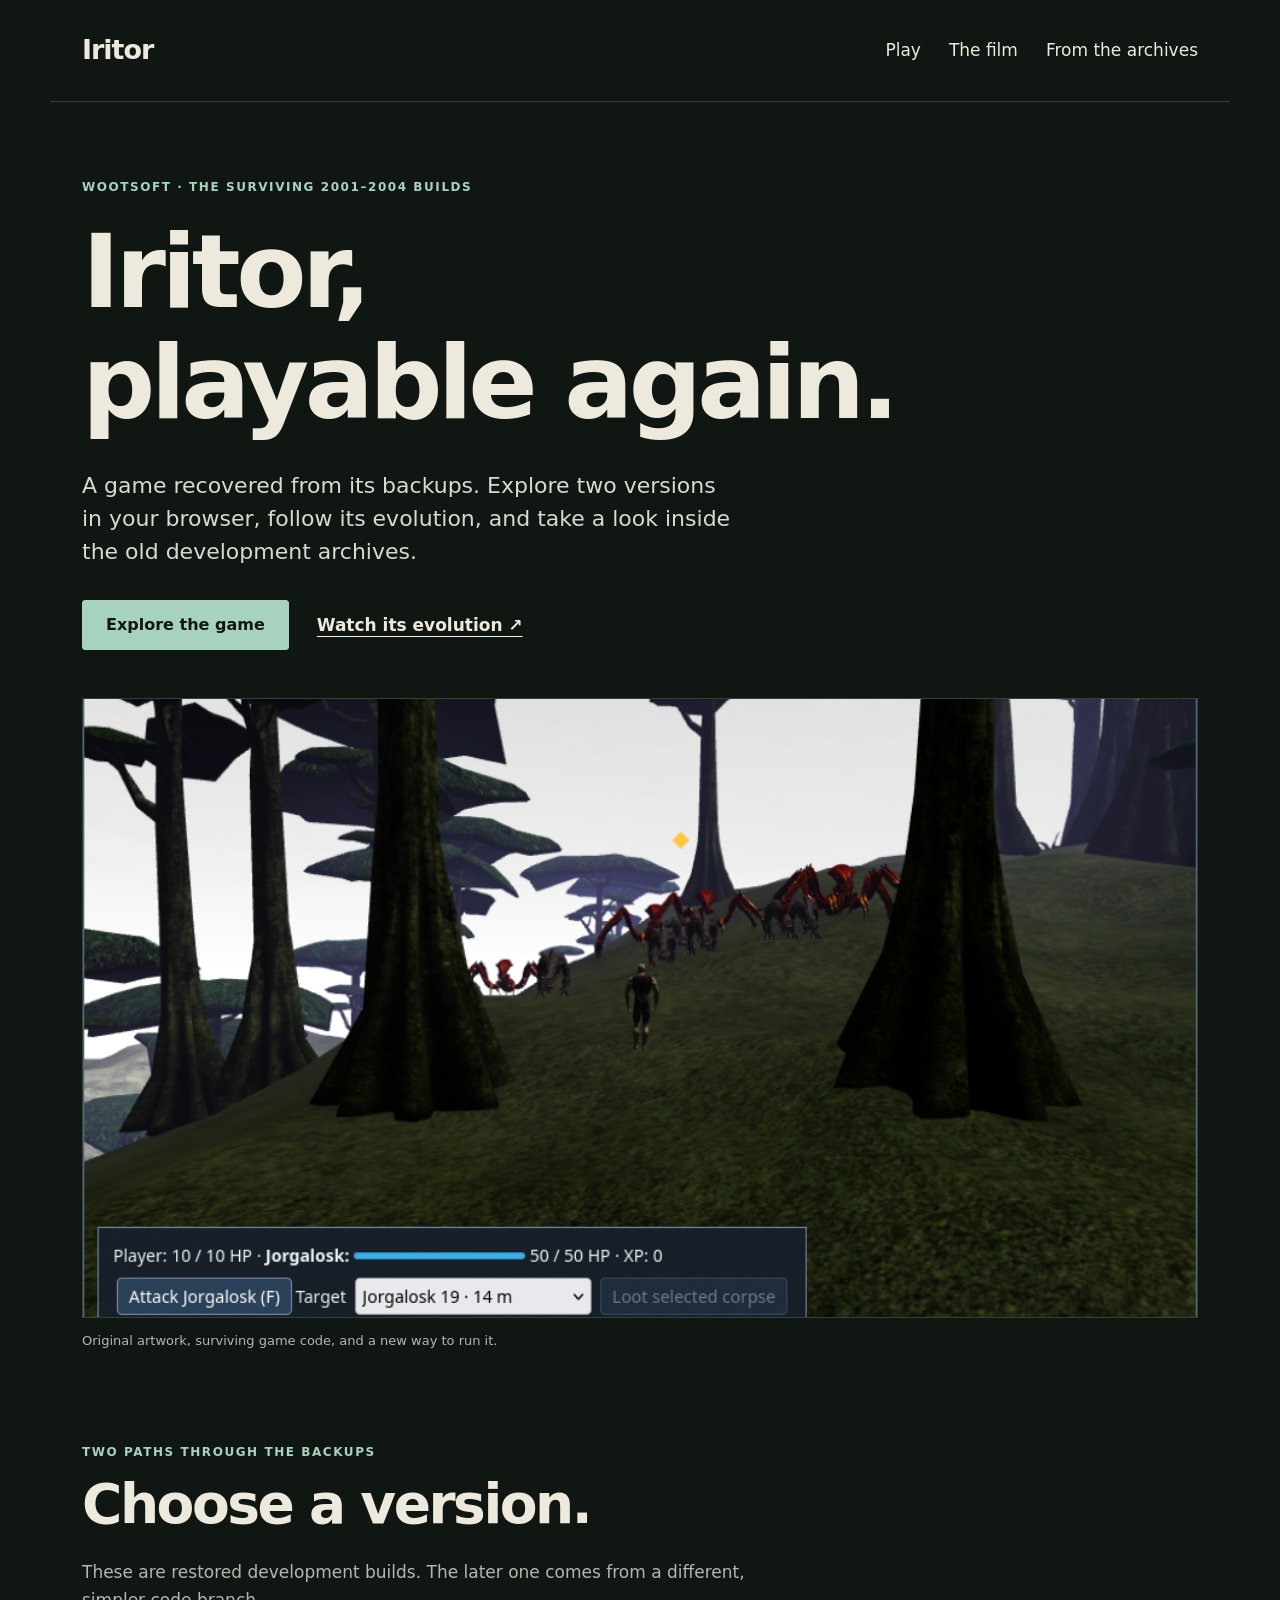
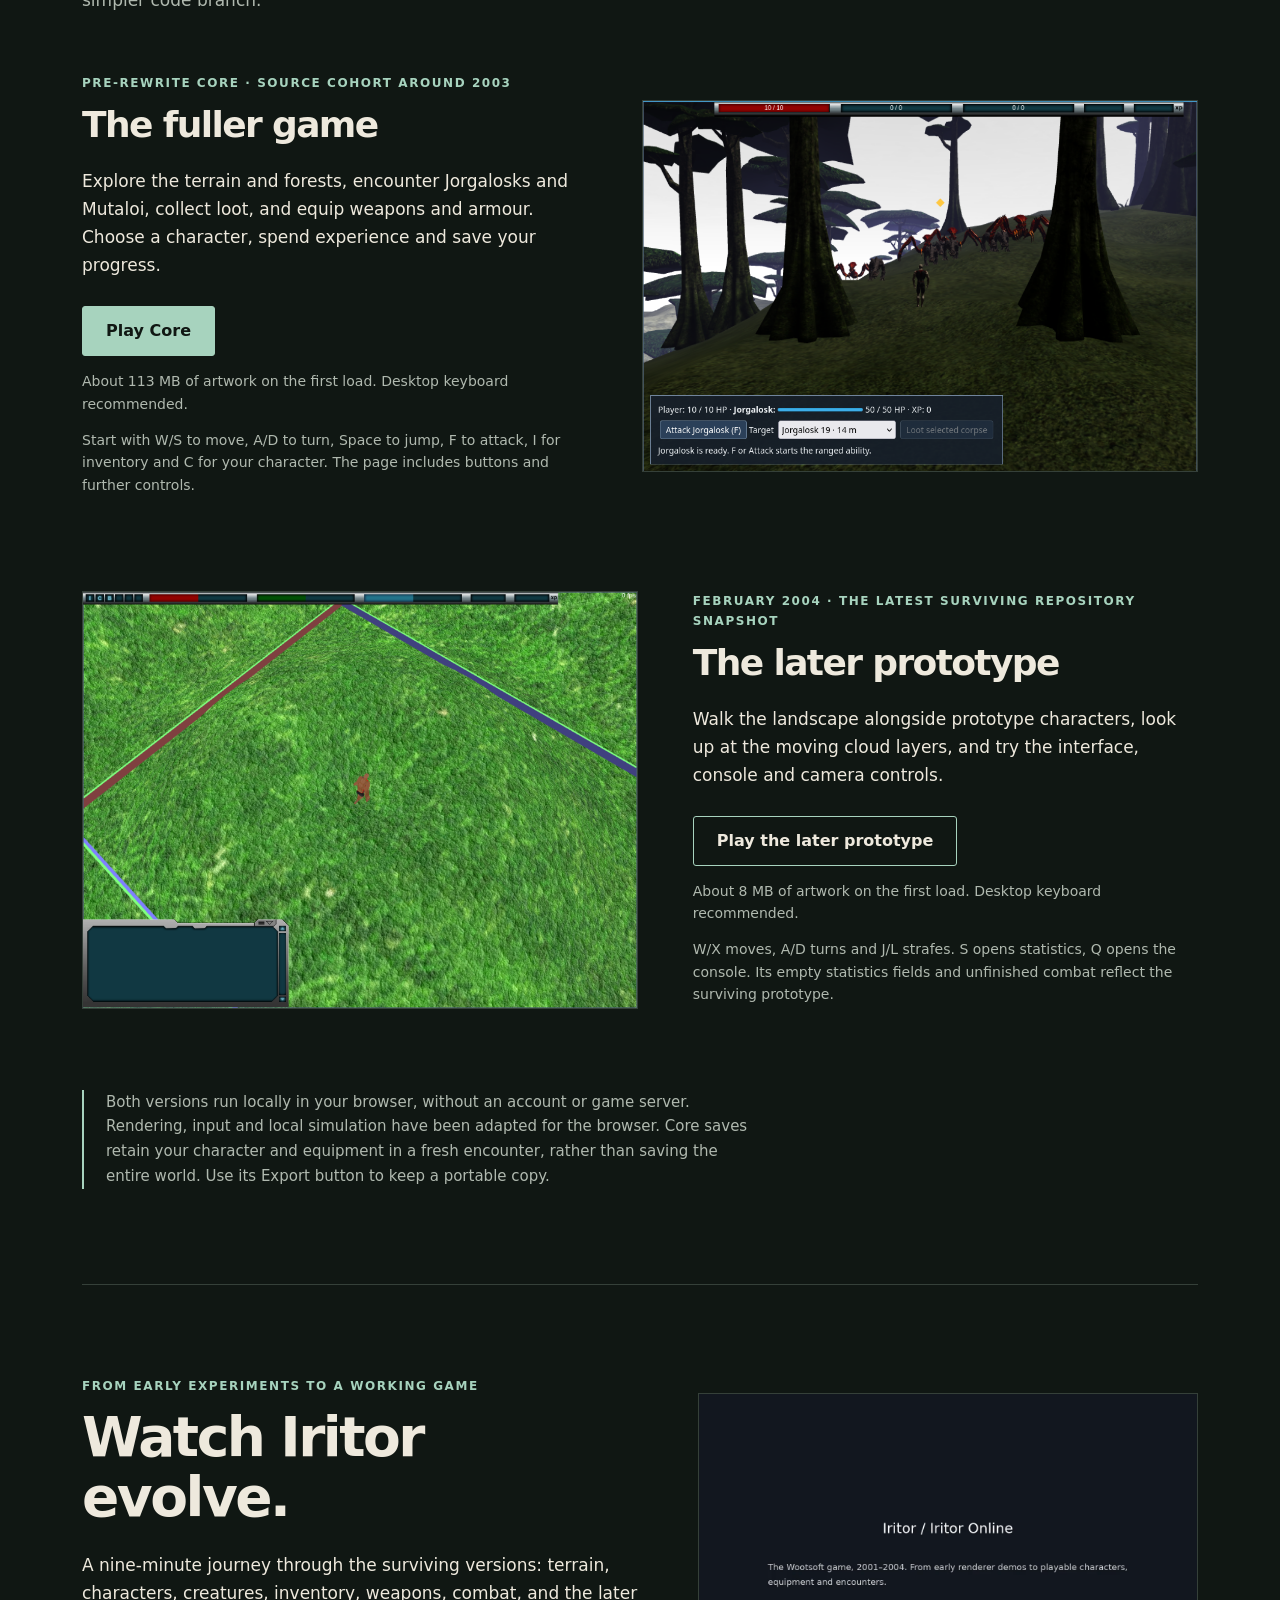
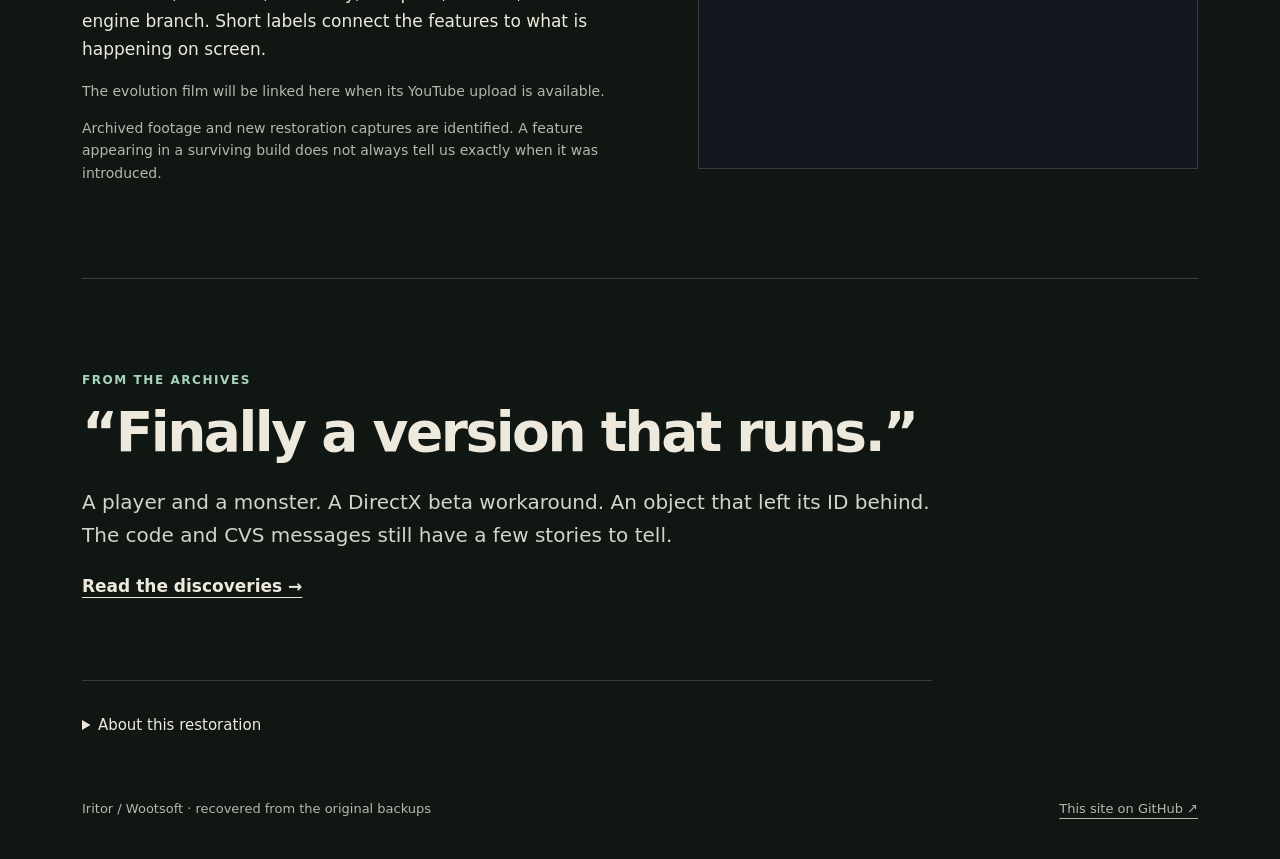
==== index.html @ 0c42de2d "Publish the recovered Iritor browser editions and archive discoveries" ====
<!doctype html>
<html lang="en">
<head>
  <meta charset="utf-8"><meta name="viewport" content="width=device-width,initial-scale=1">
  <title>Iritor — playable again</title>
  <meta name="description" content="Explore two recovered versions of Wootsoft's Iritor, watch its evolution and discover stories from the original code archives.">
  <link rel="stylesheet" href="style.css">
</head>
<body>
<header><a class="wordmark" href="./">Iritor</a><nav aria-label="Main"><a href="#play">Play</a><a href="#film">The film</a><a href="archives.html">From the archives</a></nav></header>
<main>
  <section class="intro">
    <p class="eyebrow">Wootsoft · the surviving 2001–2004 builds</p>
    <h1>Iritor,<br>playable again.</h1>
    <p class="lead">A game recovered from its backups. Explore two versions in your browser, follow its evolution, and take a look inside the old development archives.</p>
    <div class="actions"><a class="button" href="#play">Explore the game</a><a class="text-link" href="#film">Watch its evolution ↗</a></div>
    <figure class="hero"><img src="images/core.png" alt="The restored Iritor landscape, with its original character and creatures" width="900" height="600"><figcaption>Original artwork, surviving game code, and a new way to run it.</figcaption></figure>
  </section>
  <section id="play" class="section">
    <div class="section-heading"><p class="eyebrow">Two paths through the backups</p><h2>Choose a version.</h2><p>These are restored development builds. The later one comes from a different, simpler code branch.</p></div>
    <article class="edition">
      <div><p class="eyebrow">Pre-rewrite Core · source cohort around 2003</p><h3>The fuller game</h3><p>Explore the terrain and forests, encounter Jorgalosks and Mutaloi, collect loot, and equip weapons and armour. Choose a character, spend experience and save your progress.</p><a class="button" href="play/core/">Play Core</a><p class="small" id="core-size">Desktop keyboard recommended. The first load downloads the game artwork.</p><p class="small">Start with W/S to move, A/D to turn, Space to jump, F to attack, I for inventory and C for your character. The page includes buttons and further controls.</p></div>
      <figure><img src="images/core.png" alt="A character exploring the Core landscape" width="900" height="600" loading="lazy"></figure>
    </article>
    <article class="edition alternate">
      <div><p class="eyebrow">February 2004 · the latest surviving repository snapshot</p><h3>The later prototype</h3><p>Walk the landscape alongside prototype characters, look up at the moving cloud layers, and try the interface, console and camera controls.</p><a class="button secondary" href="play/late/">Play the later prototype</a><p class="small" id="late-size">A smaller download. Desktop keyboard recommended.</p><p class="small">W/X moves, A/D turns and J/L strafes. S opens statistics, Q opens the console. Its empty statistics fields and unfinished combat reflect the surviving prototype.</p></div>
      <figure><img src="images/late.png" alt="The later Iritor prototype with its landscape and moving characters" width="1024" height="768" loading="lazy"></figure>
    </article>
    <p class="note">Both versions run locally in your browser, without an account or game server. Rendering, input and local simulation have been adapted for the browser. Core saves retain your character and equipment in a fresh encounter, rather than saving the entire world. Use its Export button to keep a portable copy.</p>
  </section>
  <section id="film" class="section film">
    <div><p class="eyebrow">From early experiments to a working game</p><h2>Watch Iritor evolve.</h2><p>A nine-minute journey through the surviving versions: terrain, characters, creatures, inventory, weapons, combat, and the later engine branch. Short labels connect the features to what is happening on screen.</p><a id="video-link" class="button" hidden>Watch on YouTube ↗</a><p id="video-pending" class="small">The evolution film will be linked here when its YouTube upload is available.</p><p class="small">Archived footage and new restoration captures are identified. A feature appearing in a surviving build does not always tell us exactly when it was introduced.</p></div>
    <img src="images/film.png" alt="A preview of the Iritor evolution film" width="1280" height="960" loading="lazy">
  </section>
  <section class="section archive-teaser"><p class="eyebrow">From the archives</p><h2>“Finally a version that runs.”</h2><p>A player and a monster. A DirectX beta workaround. An object that left its ID behind. The code and CVS messages still have a few stories to tell.</p><a class="text-link" href="archives.html">Read the discoveries →</a></section>
  <details class="restoration"><summary>About this restoration</summary><p>Iritor was developed at Wootsoft. These backups preserve development work from 2001–2004. This project brings selected builds back to life, documents their history and keeps their original artwork and behaviour where possible.</p><p>The Core source/art pairing is not dated precisely. The February 2004 snapshot marks the end of the preserved repository, rather than a confirmed date for the company's closure. The film distinguishes source dates, original footage and later compatibility work.</p><p>These browser editions are representative single-player restorations. Core's native item transactions, some character options, sound, scenery collision and further rendering effects remain incomplete. No new combat or statistics system has been invented for the unfinished later branch.</p></details>
</main>
<footer><span>Iritor / Wootsoft · recovered from the original backups</span><a href="https://github.com/floitsch/iritor-playable">This site on GitHub ↗</a></footer>
<script src="site.js"></script>
</body></html>
---- style.css ----
:root{color-scheme:dark;--bg:#101713;--ink:#eee9dd;--muted:#b0b9af;--accent:#a7d3be;--line:#354039;--paper:#17211b}*{box-sizing:border-box}html{scroll-behavior:smooth;scroll-padding-top:30px}body{margin:0;background:var(--bg);color:var(--ink);font:17px/1.65 system-ui,-apple-system,sans-serif}a{color:inherit;text-underline-offset:5px}a:hover{color:var(--accent)}a:focus-visible,summary:focus-visible{outline:3px solid var(--accent);outline-offset:6px}header,main,footer{max-width:1180px;margin:auto;padding-left:32px;padding-right:32px}header{display:flex;align-items:center;justify-content:space-between;padding-top:28px;padding-bottom:28px;border-bottom:1px solid var(--line);gap:20px}nav{display:flex;gap:28px;flex-wrap:wrap}nav a,.wordmark{text-decoration:none}.wordmark{font-weight:750;font-size:27px;letter-spacing:-1px}h1,h2,h3{line-height:1.08;letter-spacing:-.045em;font-weight:650}h1{font-size:clamp(60px,8vw,108px);margin:20px 0 30px}h2{font-size:clamp(35px,4.3vw,55px);margin:12px 0 24px}h3{font-size:36px;margin:12px 0 22px}p{max-width:70ch}.eyebrow{text-transform:uppercase;letter-spacing:.13em;font-size:12px;color:var(--accent);font-weight:650}.intro{padding-top:64px}.lead{max-width:650px;font-size:22px;line-height:1.5;color:#d4dbd1}.actions{display:flex;align-items:center;gap:28px;flex-wrap:wrap;margin:32px 0 48px}.button{display:inline-block;border:1px solid var(--accent);background:var(--accent);color:#101713;text-decoration:none;padding:12px 23px;border-radius:3px;font-size:16px;font-weight:650;line-height:1.5}.button:hover{background:#c9e5d7;color:#101713}.button[hidden]{display:none}.secondary{color:var(--ink);background:transparent}.text-link{font-weight:600}figure{margin:0}img{display:block;width:100%;height:auto;max-width:100%}.hero img{max-height:620px;object-fit:cover;border:1px solid var(--line)}figcaption{color:var(--muted);font-size:13px;margin-top:12px}.section{padding:80px 0;border-bottom:1px solid var(--line)}.section-heading{max-width:670px;margin-bottom:48px}.section-heading>p:last-child{color:var(--muted)}.edition{display:grid;grid-template-columns:1fr 1.1fr;gap:55px;align-items:center;margin:0 0 70px}.edition.alternate{direction:rtl}.edition.alternate>*{direction:ltr}.edition img{border:1px solid var(--line)}.edition .button{margin-top:10px}.small{font-size:14px;color:var(--muted);line-height:1.6}.note{border-left:2px solid var(--accent);padding-left:22px;color:var(--muted);font-size:15px}.film{display:grid;grid-template-columns:1fr .9fr;gap:60px;align-items:center}.film img{border:1px solid var(--line)}.archive-teaser{max-width:850px}.archive-teaser>p:not(.eyebrow){font-size:20px;color:#ced7cc}.restoration{padding:32px 0;color:var(--muted);font-size:15px}.restoration summary{cursor:pointer;color:var(--ink)}footer{display:flex;justify-content:space-between;gap:24px;padding-top:28px;padding-bottom:40px;color:var(--muted);font-size:13px}.archive-intro{max-width:760px;padding:60px 0 30px}.archive-intro h1{font-size:clamp(50px,7vw,82px)}.discovery{max-width:810px;padding:40px 0;border-top:1px solid var(--line)}.discovery h2{font-size:32px;letter-spacing:-.025em}.discovery blockquote{margin:24px 0;padding:15px 24px;border-left:2px solid var(--accent);background:var(--paper);font-size:20px}.source{font-size:12px;color:var(--muted);overflow-wrap:anywhere}.archive-end{padding:40px 0;color:var(--muted)}@media(max-width:760px){header,main,footer{padding-left:22px;padding-right:22px}header{align-items:flex-start}nav{gap:12px 18px;font-size:14px}.intro{padding-top:40px}.lead{font-size:19px}.section{padding:52px 0}.edition,.film{grid-template-columns:1fr;gap:26px}.edition.alternate{direction:ltr}.edition{margin-bottom:52px}.film img{max-height:400px;object-fit:contain}.hero img{aspect-ratio:3/2}footer{flex-direction:column;gap:8px}}@media(prefers-reduced-motion:reduce){html{scroll-behavior:auto}}[hidden]{display:none!important}
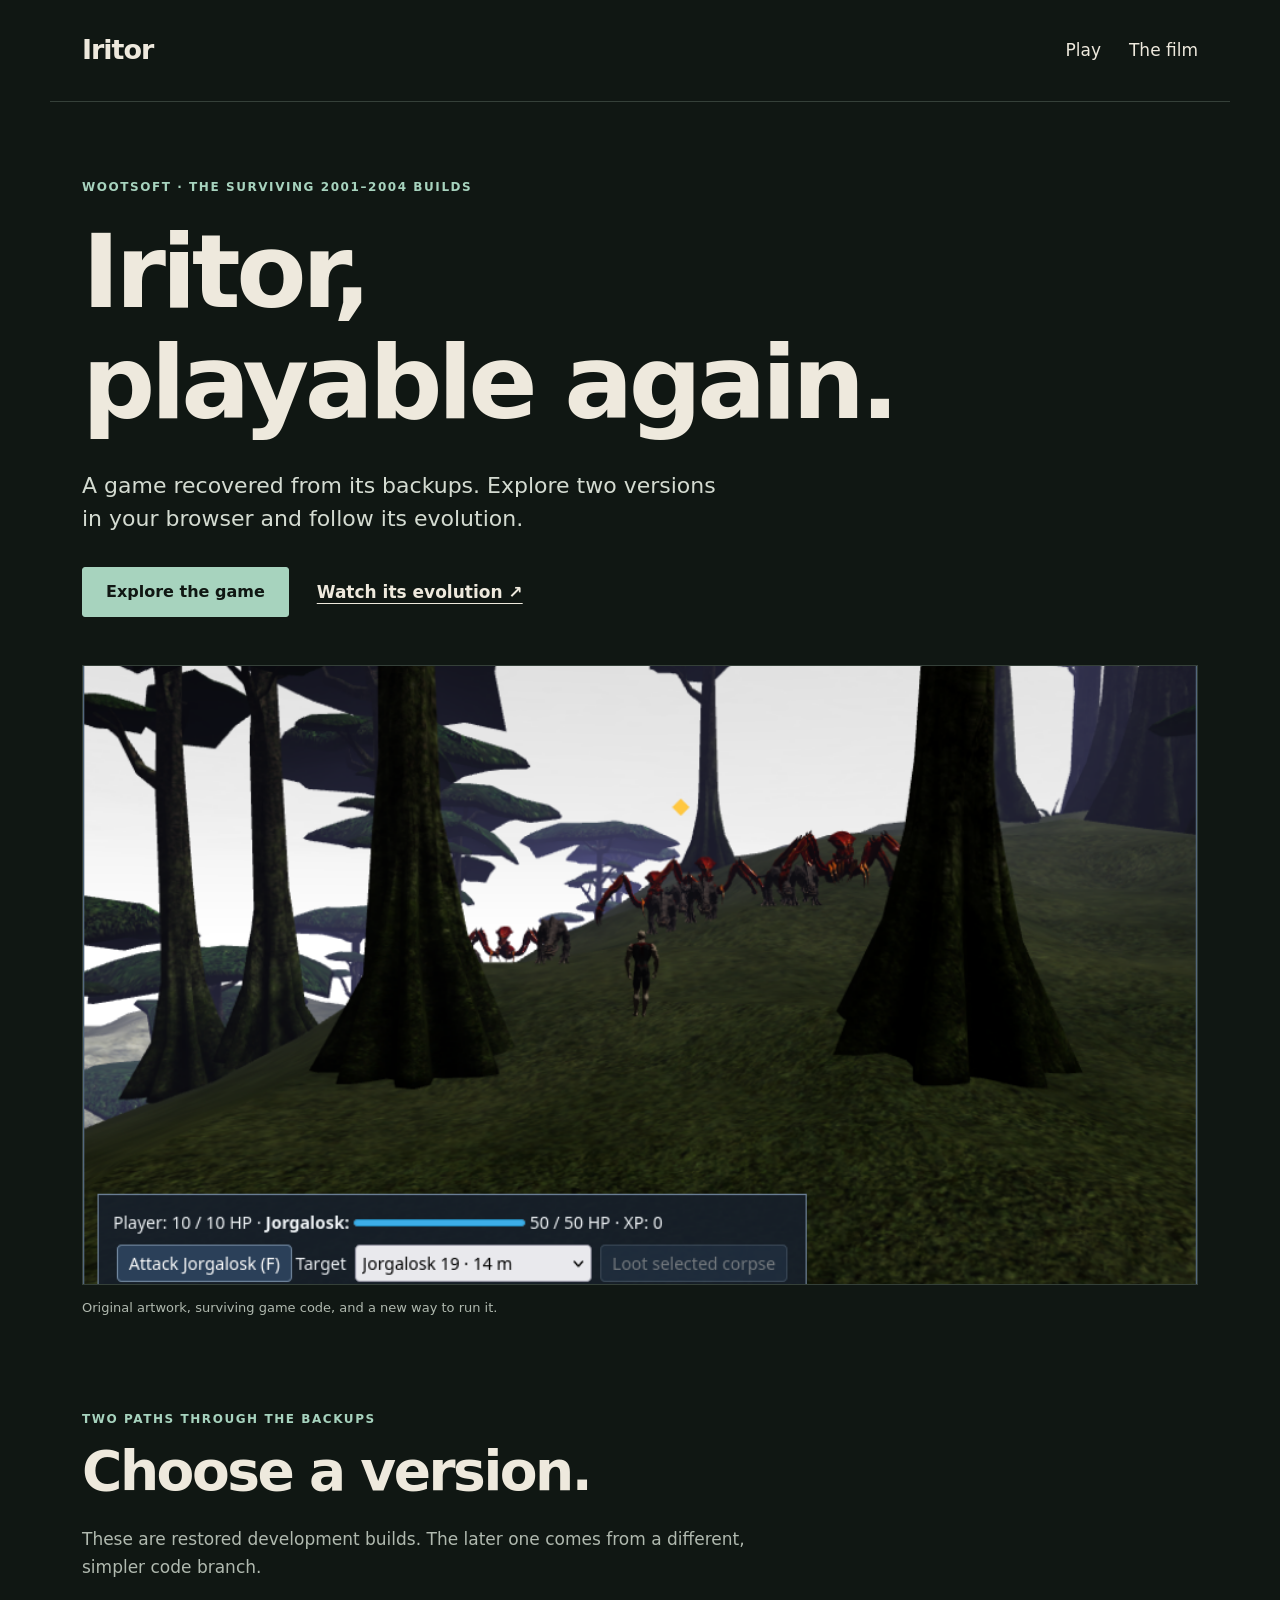
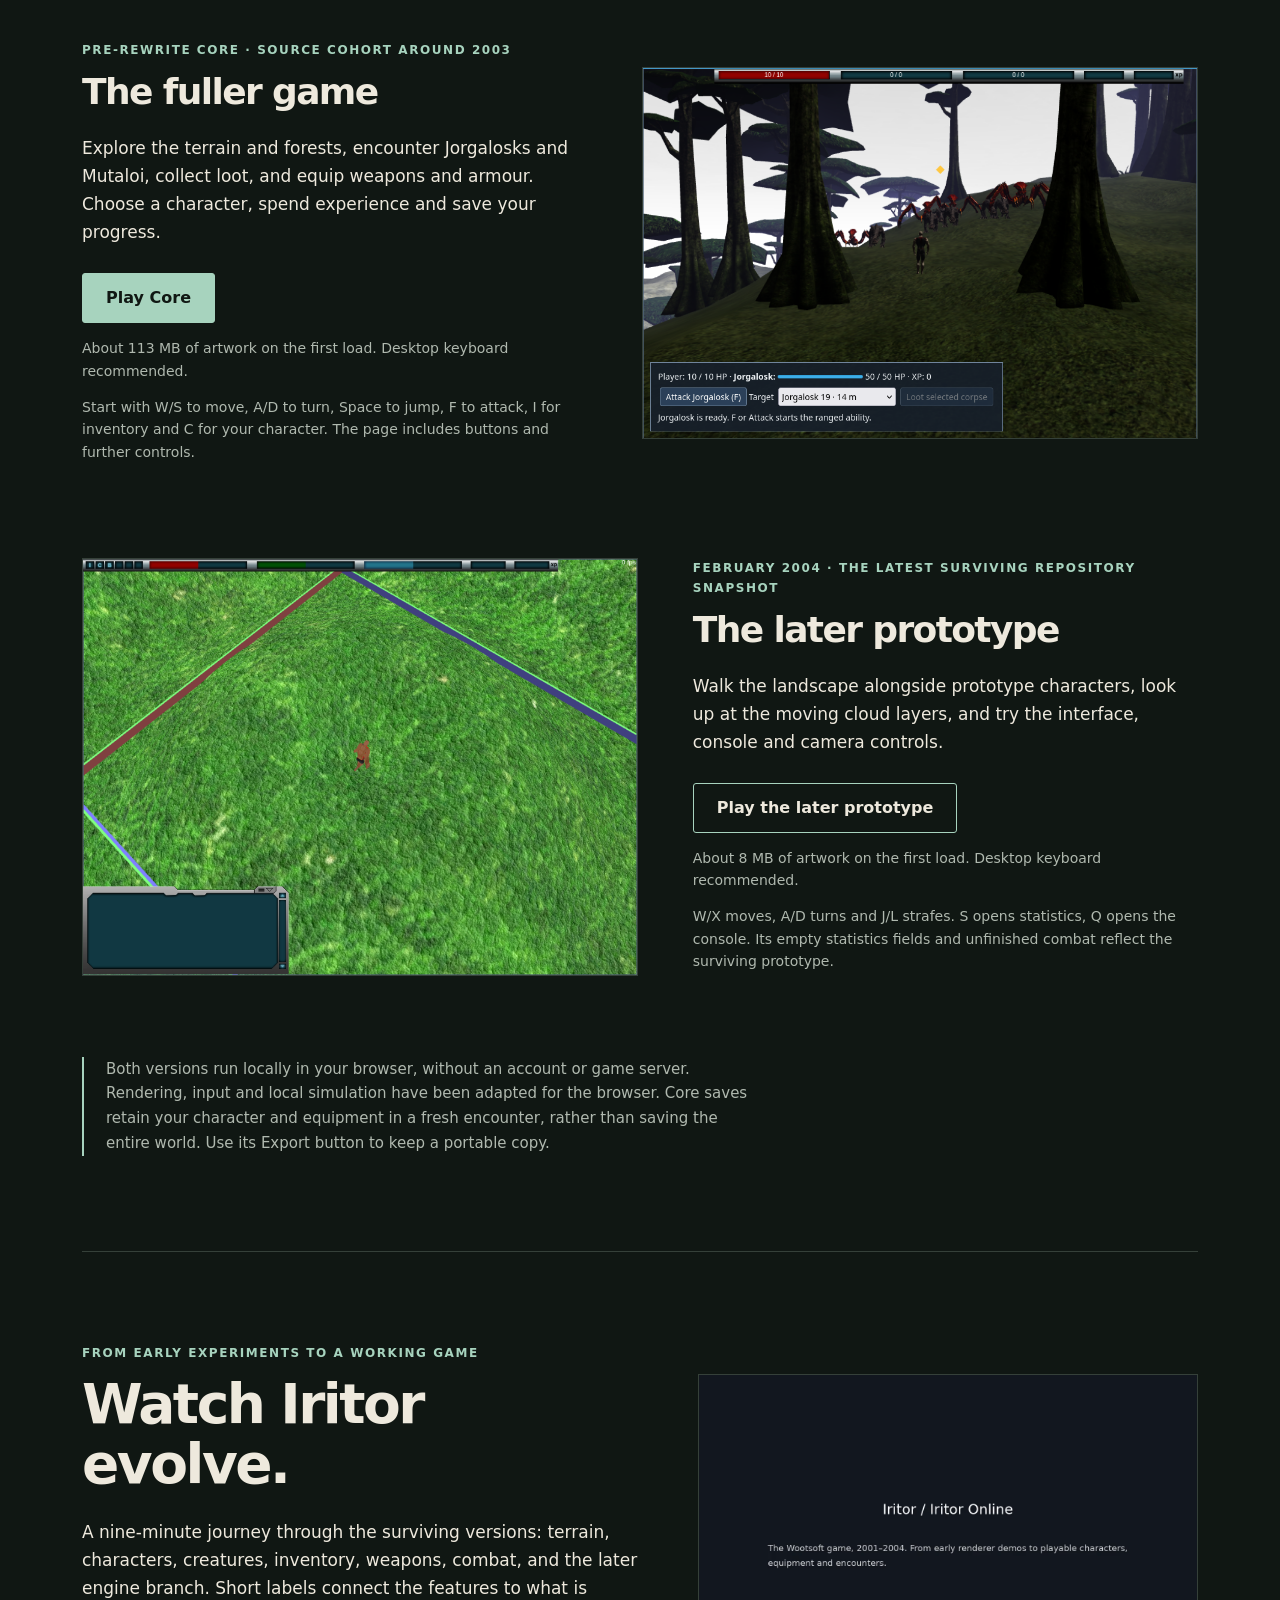
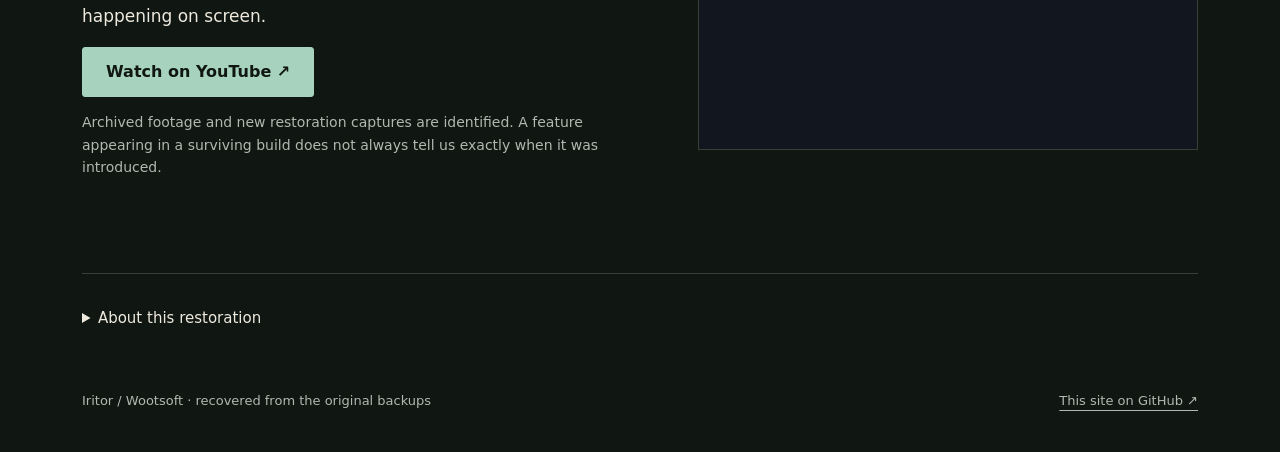
==== commit 23883ac5: "Remove the archive discoveries page and its welcome-page links" ====
--- a/index.html
+++ b/index.html
@@ -3,16 +3,16 @@
 <head>
   <meta charset="utf-8"><meta name="viewport" content="width=device-width,initial-scale=1">
   <title>Iritor — playable again</title>
-  <meta name="description" content="Explore two recovered versions of Wootsoft's Iritor, watch its evolution and discover stories from the original code archives.">
+  <meta name="description" content="Explore two recovered versions of Wootsoft's Iritor and watch its evolution.">
   <link rel="stylesheet" href="style.css">
 </head>
 <body>
-<header><a class="wordmark" href="./">Iritor</a><nav aria-label="Main"><a href="#play">Play</a><a href="#film">The film</a><a href="archives.html">From the archives</a></nav></header>
+<header><a class="wordmark" href="./">Iritor</a><nav aria-label="Main"><a href="#play">Play</a><a href="#film">The film</a></nav></header>
 <main>
   <section class="intro">
     <p class="eyebrow">Wootsoft · the surviving 2001–2004 builds</p>
     <h1>Iritor,<br>playable again.</h1>
-    <p class="lead">A game recovered from its backups. Explore two versions in your browser, follow its evolution, and take a look inside the old development archives.</p>
+    <p class="lead">A game recovered from its backups. Explore two versions in your browser and follow its evolution.</p>
     <div class="actions"><a class="button" href="#play">Explore the game</a><a class="text-link" href="#film">Watch its evolution ↗</a></div>
     <figure class="hero"><img src="images/core.png" alt="The restored Iritor landscape, with its original character and creatures" width="900" height="600"><figcaption>Original artwork, surviving game code, and a new way to run it.</figcaption></figure>
   </section>
@@ -32,7 +32,6 @@
     <div><p class="eyebrow">From early experiments to a working game</p><h2>Watch Iritor evolve.</h2><p>A nine-minute journey through the surviving versions: terrain, characters, creatures, inventory, weapons, combat, and the later engine branch. Short labels connect the features to what is happening on screen.</p><a id="video-link" class="button" hidden>Watch on YouTube ↗</a><p id="video-pending" class="small">The evolution film will be linked here when its YouTube upload is available.</p><p class="small">Archived footage and new restoration captures are identified. A feature appearing in a surviving build does not always tell us exactly when it was introduced.</p></div>
     <img src="images/film.png" alt="A preview of the Iritor evolution film" width="1280" height="960" loading="lazy">
   </section>
-  <section class="section archive-teaser"><p class="eyebrow">From the archives</p><h2>“Finally a version that runs.”</h2><p>A player and a monster. A DirectX beta workaround. An object that left its ID behind. The code and CVS messages still have a few stories to tell.</p><a class="text-link" href="archives.html">Read the discoveries →</a></section>
   <details class="restoration"><summary>About this restoration</summary><p>Iritor was developed at Wootsoft. These backups preserve development work from 2001–2004. This project brings selected builds back to life, documents their history and keeps their original artwork and behaviour where possible.</p><p>The Core source/art pairing is not dated precisely. The February 2004 snapshot marks the end of the preserved repository, rather than a confirmed date for the company's closure. The film distinguishes source dates, original footage and later compatibility work.</p><p>These browser editions are representative single-player restorations. Core's native item transactions, some character options, sound, scenery collision and further rendering effects remain incomplete. No new combat or statistics system has been invented for the unfinished later branch.</p></details>
 </main>
 <footer><span>Iritor / Wootsoft · recovered from the original backups</span><a href="https://github.com/floitsch/iritor-playable">This site on GitHub ↗</a></footer>
